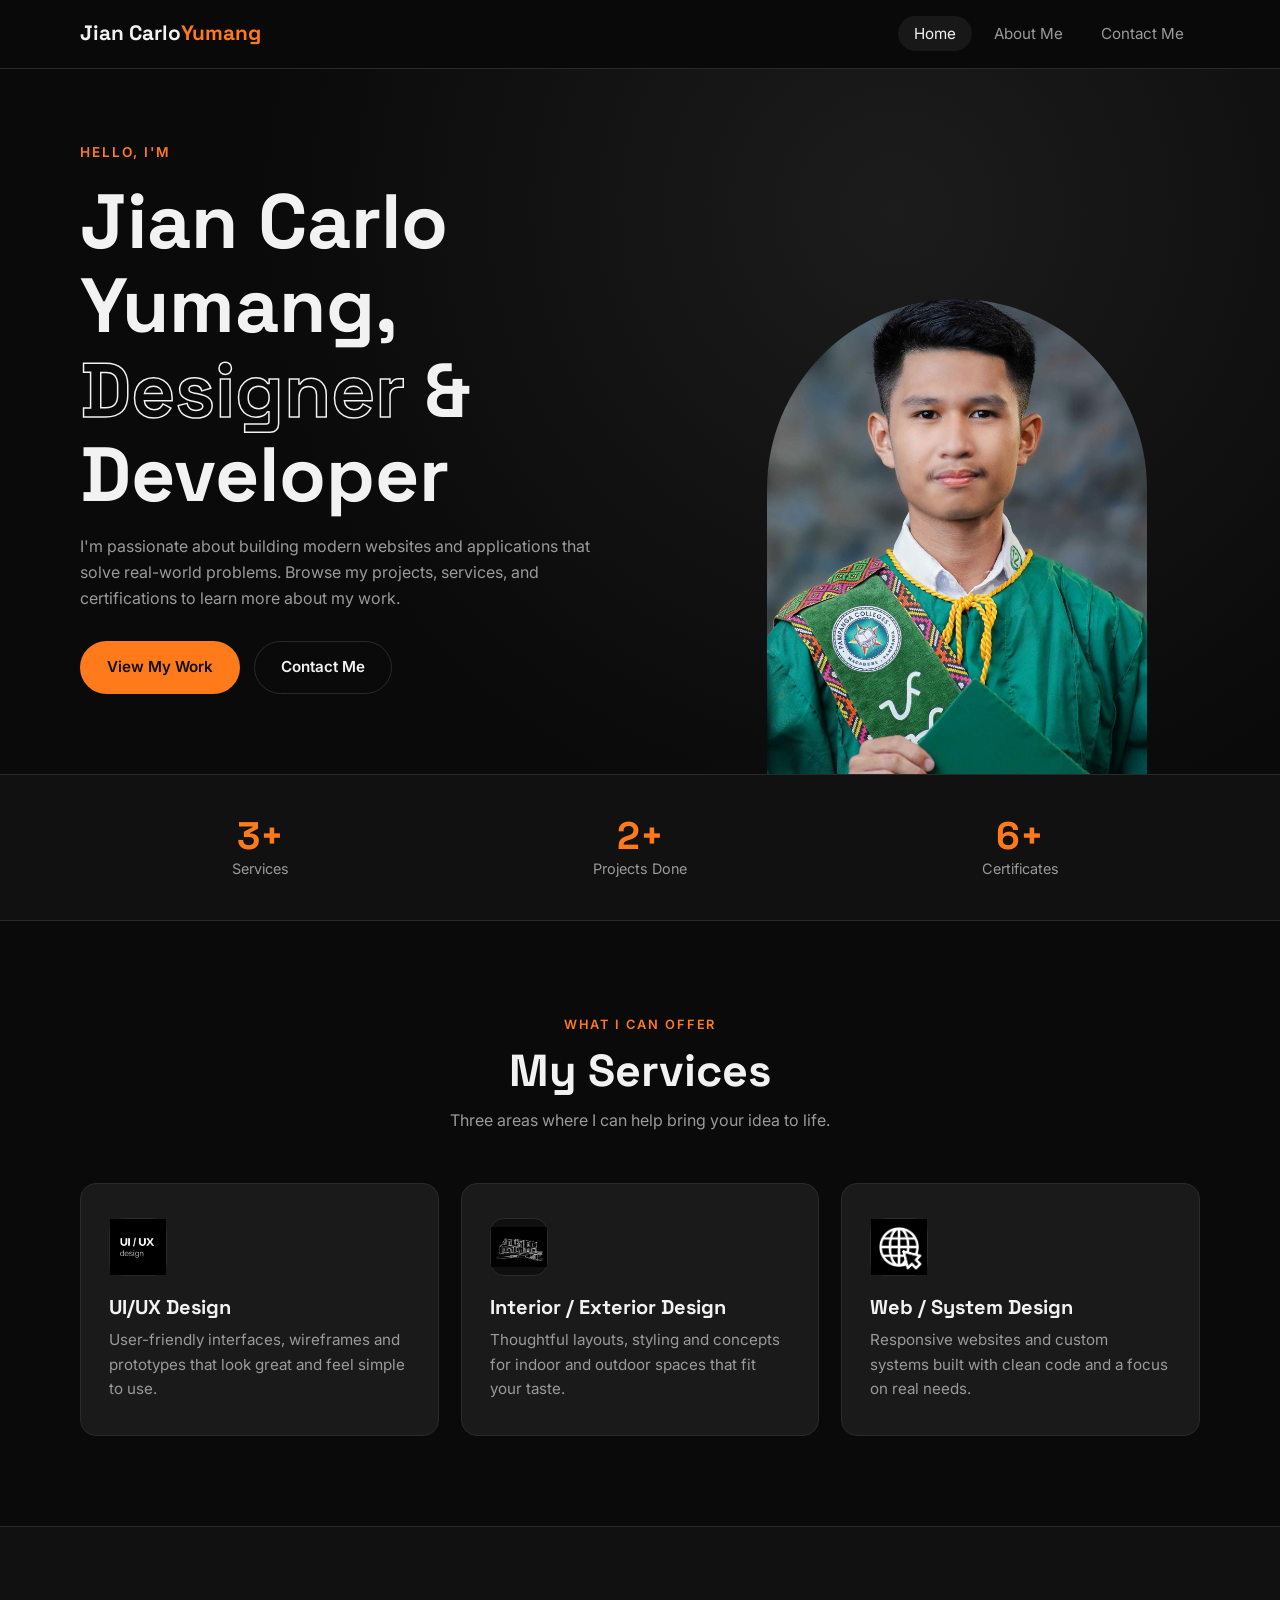
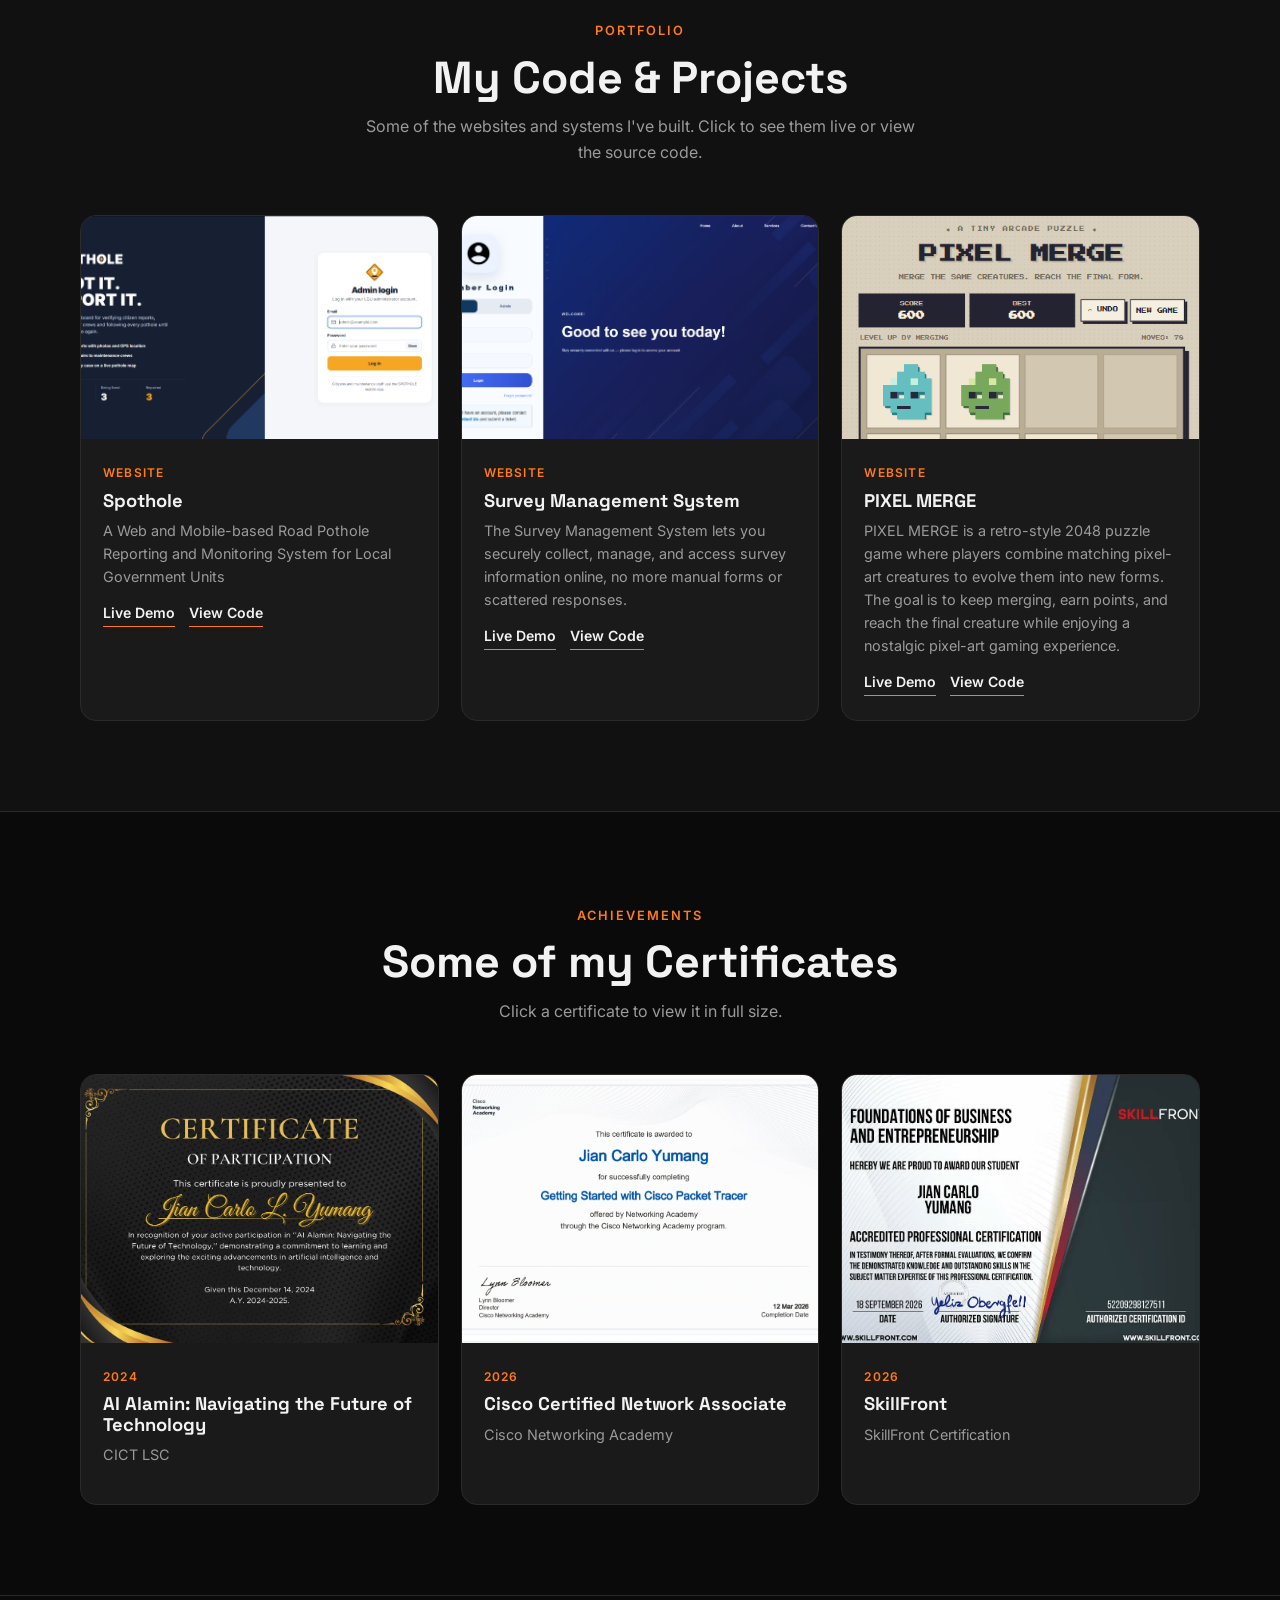
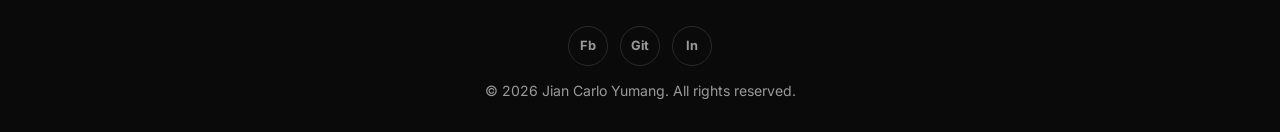
==== index.html @ 5ab4c867 "initial commit" ====
<!DOCTYPE html>
<html lang="en">
<head>
  <meta charset="UTF-8" />
  <meta name="viewport" content="width=device-width, initial-scale=1" />
  <title>Your Name | Portfolio</title>
  <link rel="preconnect" href="https://fonts.googleapis.com" />
  <link href="https://fonts.googleapis.com/css2?family=Inter:wght@400;500;600&family=Space+Grotesk:wght@500;700&display=swap" rel="stylesheet" />
  <link rel="stylesheet" href="style.css" />
</head>
<body>

  <header class="nav">
    <div class="container">
      <a href="index.html" class="logo">Jian Carlo<span>Yumang</span></a>
      <ul>
        <li><a href=".html" class="active">Home</a></li>
        <li><a href="about.html">About Me</a></li>
        <li><a href="contact.html">Contact Me</a></li>
      </ul>
      <button class="menu-btn" aria-label="Menu">☰</button>
    </div>
  </header>

  <section class="hero">
    <div class="container">
      <div class="hero-text">
        <span class="hello">Hello, I'm</span>
        <h1>Jian Carlo Yumang,<br /><span class="outline">Designer</span> &amp; Developer</h1>
        <p>I'm passionate about building modern websites and applications that solve real-world problems. Browse my projects, services, and certifications to learn more about my work.</p>
        <div class="hero-actions">
          <a href="#projects-section" class="btn btn-primary">View My Work</a>
          <a href="contact.html" class="btn btn-ghost">Contact Me</a>
        </div>
      </div>
      <div class="hero-photo">

        <img src="images/profile.png" alt="Profile photo" />
      </div>
    </div>
  </section>

  <div class="stats">
    <div class="container">
      <div><h3 data-count="3" data-suffix="+">0</h3><p>Services</p></div>
      <div><h3 data-count="2" data-suffix="+">0</h3><p>Projects Done</p></div>
      <div><h3 data-count="6" data-suffix="+">0</h3><p>Certificates</p></div>
    </div>
  </div>

  <section id="services">
    <div class="container">
      <div class="section-head reveal">
        <span class="tag">What I can Offer</span>
        <h2>My Services</h2>
        <p>Three areas where I can help bring your idea to life.</p>
      </div>
      <div class="services-grid">
        <div class="service-card reveal">
          <div class="icon">
            <img src="images/uiux.png" alt="UI/UX Design Icon"/>
          </div>
          <h3>UI/UX Design</h3>
          <p>User-friendly interfaces, wireframes and prototypes that look great and feel simple to use.</p>
        </div>
        <div class="service-card reveal">
          <div class="icon">
            <img src="images/arc.png" alt="Interior/Exterior Design Icon"/>
          </div>
          <h3>Interior / Exterior Design</h3>
          <p>Thoughtful layouts, styling and concepts for indoor and outdoor spaces that fit your taste.</p>
        </div>
        <div class="service-card reveal">
          <div class="icon">
            <img src="images/web.png" alt="Web / System Design Icon"/>
          </div>
          <h3>Web / System Design</h3>
          <p>Responsive websites and custom systems built with clean code and a focus on real needs.</p>
        </div>
      </div>
    </div>
  </section>

  <section id="projects-section" class="alt">
    <div class="container">
      <div class="section-head reveal">
        <span class="tag">Portfolio</span>
        <h2>My Code &amp; Projects</h2>
        <p>Some of the websites and systems I've built. Click to see them live or view the source code.</p>
      </div>
      <div class="grid" id="projects"></div>
    </div>
  </section>

  <section id="certs-section">
    <div class="container">
      <div class="section-head reveal">
        <span class="tag">Achievements</span>
        <h2>Some of my Certificates</h2>
        <p>Click a certificate to view it in full size.</p>
      </div>
      <div class="grid" id="certificates"></div>
    </div>
  </section>

  <div class="lightbox" id="lightbox"><button aria-label="Close">×</button><img src="" alt="Certificate" /></div>

  <footer>
    <div class="container">
      <div class="socials">
        <a href="https://www.facebook.com/jiancarlo.yumangii.1" aria-label="Facebook">Fb</a>
        <a href="https://github.com/Ziankazu" aria-label="GitHub">Git</a>
        <a href="https://ph.linkedin.com/in/jian-carlo-yumang-34918139b" aria-label="LinkedIn">In</a>
      </div>
      © <span class="year"></span> Jian Carlo Yumang. All rights reserved.
    </div>
  </footer>

  <script src="script.js"></script>
</body>
</html>
---- style.css ----
:root {
  --bg: #0a0a0a;
  --bg-2: #111111;
  --bg-3: #181818;
  --card: #1a1a1a;
  --line: #2a2a2a;
  --text: #f2f2f2;
  --muted: #9a9a9a;
  --accent: #ff7a1a;
  --radius: 16px;
  --max: 1120px;
}

* { box-sizing: border-box; margin: 0; padding: 0; }
html { scroll-behavior: smooth; }
body {
  font-family: "Inter", system-ui, sans-serif;
  background: var(--bg);
  color: var(--text);
  line-height: 1.6;
  -webkit-font-smoothing: antialiased;
}
img { max-width: 100%; display: block; }
a { color: inherit; text-decoration: none; }
.container { width: min(var(--max), calc(100% - 2.5rem)); margin-inline: auto; }
section { padding: clamp(64px, 8vw, 90px) 0; }
h1, h2, h3 { font-family: "Space Grotesk", "Inter", sans-serif; line-height: 1.1; }
.accent { color: var(--accent); }

/* ===== Navbar ===== */
.nav {
  position: sticky; top: 0; z-index: 50;
  background: rgba(10,10,10,.85);
  backdrop-filter: blur(12px);
  border-bottom: 1px solid var(--line);
}
.nav .container { display: flex; align-items: center; justify-content: space-between; height: 68px; }
.logo { font-family: "Space Grotesk", sans-serif; font-weight: 700; font-size: 1.3rem; }
.logo span { color: var(--accent); }
.nav ul { display: flex; gap: 6px; list-style: none; }
.nav ul a { padding: 8px 16px; border-radius: 999px; color: var(--muted); font-size: .95rem; transition: .25s; }
.nav ul a:hover, .nav ul a.active { color: var(--text); background: var(--bg-3); }
.menu-btn { display: none; background: none; border: 1px solid var(--line); color: var(--text); font-size: 1.3rem; width: 42px; height: 42px; border-radius: 10px; cursor: pointer; }

/* ===== Buttons ===== */
.btn {
  display: inline-flex; align-items: center; gap: 8px;
  padding: 13px 26px; border-radius: 999px; font-weight: 600; font-size: .95rem;
  border: 1px solid transparent; cursor: pointer; transition: .25s; font-family: inherit;
}
.btn-primary { background: var(--accent); color: #111; }
.btn-primary:hover { transform: translateY(-2px); box-shadow: 0 8px 24px rgba(255,122,26,.35); }
.btn-ghost { border-color: var(--line); color: var(--text); background: transparent; }
.btn-ghost:hover { border-color: var(--accent); color: var(--accent); }

/* ===== Hero ===== */
.hero { padding: 70px 0 0; background: radial-gradient(circle at 70% 20%, #1c1c1c 0%, var(--bg) 60%); overflow: hidden; }
.hero .container { display: grid; grid-template-columns: minmax(0, 1.1fr) minmax(0, .9fr); gap: 40px; align-items: end; }
.hero-text { padding-bottom: 80px; align-self: center; }
.hero-text .hello { color: var(--accent); font-weight: 600; letter-spacing: .15em; text-transform: uppercase; font-size: .85rem; }
.hero-text h1 { font-size: clamp(2.6rem, 6vw, 4.8rem); margin: 14px 0 18px; }
.hero-text h1 .outline { color: transparent; -webkit-text-stroke: 1.5px var(--text); }
.hero-text p { color: var(--muted); max-width: 520px; margin-bottom: 30px; }
.hero-actions { display: flex; gap: 14px; flex-wrap: wrap; }
.hero-photo { position: relative; display: flex; justify-content: center; }
.hero-photo::before {
  content: ""; position: absolute; bottom: 0; width: 82%; aspect-ratio: 1; border-radius: 50%;
}
.hero-photo img { position: relative; width: min(380px, 90%); aspect-ratio: 4/5; object-fit: cover; border-radius: 200px 200px 0 0; background: var(--bg-3); }

/* ===== Stats ===== */
.stats { background: var(--bg-2); padding: 40px 0; border-block: 1px solid var(--line); }
.stats .container { display: grid; grid-template-columns: repeat(3, minmax(0, 1fr)); gap: 20px; text-align: center; }
.stats h3 { font-size: 2.4rem; color: var(--accent); }
.stats p { color: var(--muted); font-size: .9rem; }

/* ===== Section headings ===== */
.section-head { text-align: center; margin-bottom: 50px; }
.section-head .tag { color: var(--accent); font-weight: 600; letter-spacing: .15em; text-transform: uppercase; font-size: .8rem; }
.section-head h2 { font-size: clamp(1.9rem, 4vw, 2.8rem); margin-top: 10px; }
.section-head p { color: var(--muted); max-width: 560px; margin: 12px auto 0; }

/* ===== Services ===== */
.services-grid { display: grid; grid-template-columns: repeat(3, minmax(0, 1fr)); gap: 22px; }
.service-card {
  background: var(--card); border: 1px solid var(--line); border-radius: var(--radius);
  padding: 34px 28px; transition: .3s;
}
.service-card:hover { transform: translateY(-6px); border-color: var(--accent); background: #1f1f1f; }
.service-card .icon {
  width: 58px; height: 58px; border-radius: 14px; display: grid; place-items: center;
  background: #0f0f0f; border: 1px solid var(--line); font-size: 1.6rem; margin-bottom: 20px;
}
.service-card h3 { font-size: 1.25rem; margin-bottom: 10px; }
.service-card p { color: var(--muted); font-size: .95rem; }

/* ===== Cards grid (projects + certs) ===== */
.grid { display: grid; grid-template-columns: repeat(3, minmax(0, 1fr)); gap: 22px; }
.card { background: var(--card); border: 1px solid var(--line); border-radius: var(--radius); overflow: hidden; transition: .3s; }
.card:hover { transform: translateY(-6px); border-color: #3d3d3d; box-shadow: 0 16px 40px rgba(0,0,0,.5); }
.thumb {
  aspect-ratio: 16/10; background: linear-gradient(135deg, #222, #111); position: relative;
  display: grid; place-items: center; color: var(--muted); font-size: .85rem; overflow: hidden;
}
.thumb img { width: 100%; height: 100%; object-fit: cover; transition: transform .5s; }
.card:hover .thumb img { transform: scale(1.05); }
.card-body { padding: 20px 22px 24px; }
.card-body .label { color: var(--accent); font-size: .75rem; font-weight: 600; letter-spacing: .1em; text-transform: uppercase; }
.card-body h3 { font-size: 1.15rem; margin: 6px 0 8px; }
.card-body p { color: var(--muted); font-size: .9rem; margin-bottom: 14px; }
.card-links { display: flex; gap: 14px; font-size: .88rem; font-weight: 600; }
.card-links a { color: var(--text); border-bottom: 1px solid var(--accent); padding-bottom: 1px; }
.card-links a:hover { color: var(--accent); }
.cert-card { cursor: pointer; }
.cert-card .thumb { aspect-ratio: 4/3; }

.alt { background: var(--bg-2); border-block: 1px solid var(--line); }

/* ===== Lightbox ===== */
.lightbox { position: fixed; inset: 0; background: rgba(0,0,0,.92); display: none; place-items: center; z-index: 100; padding: 24px; }
.lightbox.open { display: grid; }
.lightbox img { max-height: 88vh; border-radius: 10px; }
.lightbox button { position: absolute; top: 20px; right: 24px; background: none; border: none; color: #fff; font-size: 2.2rem; cursor: pointer; }

/* ===== About page ===== */
.page-hero { padding: 80px 0 40px; text-align: center; background: radial-gradient(circle at 50% 0%, #1c1c1c, var(--bg) 70%); }
.page-hero h1 { font-size: clamp(2.2rem, 5vw, 3.6rem); }
.page-hero p { color: var(--muted); margin-top: 12px; }
.about-grid { display: grid; grid-template-columns: minmax(0, .85fr) minmax(0, 1.15fr); gap: 56px; align-items: center; }
.about-photos { position: relative; }
.about-photos .main { border-radius: var(--radius); width: 100%; aspect-ratio: 4/5; object-fit: cover; background: var(--bg-3); border: 1px solid var(--line); }
.about-photos .small {
  position: absolute; right: -20px; bottom: -24px; width: 42%; aspect-ratio: 3/4; object-fit: cover;
  border-radius: 14px; border: 4px solid var(--bg); background: var(--bg-3);
}
.about-text h2 { font-size: 2.2rem; margin-bottom: 16px; }
.about-text p { color: var(--muted); margin-bottom: 14px; }
.skills { display: flex; flex-wrap: wrap; gap: 10px; margin: 22px 0 28px; }
.skills span { background: var(--card); border: 1px solid var(--line); padding: 8px 16px; border-radius: 999px; font-size: .88rem; }
.timeline { border-left: 2px solid var(--line); margin-left: 8px; padding-left: 28px; display: grid; gap: 28px; }
.timeline .item { position: relative; }
.timeline .item::before { content: ""; position: absolute; left: -37px; top: 6px; width: 14px; height: 14px; border-radius: 50%; background: var(--accent); border: 3px solid var(--bg); }
.timeline .year { color: var(--accent); font-size: .85rem; font-weight: 600; }
.timeline h3 { font-size: 1.1rem; margin: 2px 0 4px; }
.timeline p { color: var(--muted); font-size: .92rem; }

/* ===== Contact ===== */
.contact-grid { display: grid; grid-template-columns: minmax(0, .8fr) minmax(0, 1.2fr); gap: 40px; }
.contact-info { display: grid; gap: 16px; align-content: start; }
.info-box { background: var(--card); border: 1px solid var(--line); border-radius: var(--radius); padding: 22px; display: flex; gap: 16px; align-items: center; }
.info-box .ico { width: 48px; height: 48px; border-radius: 12px; background: #0f0f0f; border: 1px solid var(--line); display: grid; place-items: center; font-size: 1.3rem; }
.info-box small { color: var(--muted); display: block; }
.form { background: var(--card); border: 1px solid var(--line); border-radius: var(--radius); padding: 32px; display: grid; gap: 16px; }
.form label { font-size: .85rem; color: var(--muted); display: grid; gap: 6px; }
.form input, .form textarea {
  width: 100%;
  background: #0f0f0f; border: 1px solid var(--line); color: var(--text); border-radius: 10px;
  padding: 13px 14px; font-family: inherit; font-size: .95rem; outline: none; transition: .2s;
}
.form input:focus, .form textarea:focus { border-color: var(--accent); }
.form textarea { min-height: 140px; resize: vertical; }
.form-msg { font-size: .9rem; color: var(--accent); min-height: 1.2em; }

/* ===== Footer ===== */
footer { border-top: 1px solid var(--line); padding: 30px 0; text-align: center; color: var(--muted); font-size: .88rem; }
.socials { display: flex; gap: 12px; justify-content: center; margin-bottom: 14px; }
.socials a { width: 40px; height: 40px; border-radius: 50%; border: 1px solid var(--line); display: grid; place-items: center; font-size: .8rem; font-weight: 700; transition: .25s; }
.socials a:hover { background: var(--accent); color: #111; border-color: var(--accent); }

/* ===== Reveal animation ===== */
.reveal { opacity: 0; transform: translateY(24px); transition: .7s; }
.reveal.show { opacity: 1; transform: none; }

/* ===== Responsive ===== */
@media (max-width: 900px) {
  .hero .container, .about-grid, .contact-grid { grid-template-columns: 1fr; }
  .hero-text { padding-bottom: 20px; text-align: center; }
  .hero-text p { margin-inline: auto; }
  .hero-actions { justify-content: center; }
  .services-grid, .grid { grid-template-columns: 1fr 1fr; }
  .about-photos { max-width: 420px; margin-inline: auto; }
  .about-photos .small { right: -10px; }
  .about-grid, .contact-grid { gap: 36px; }
  .hero-photo img { width: min(380px, 80%); }
}
@media (max-width: 640px) {
  .container { width: min(var(--max), calc(100% - 2rem)); }
  .services-grid, .grid { grid-template-columns: 1fr; }
  .stats { padding: 28px 0; }
  .stats .container { gap: 8px; }
  .stats h3 { font-size: 1.7rem; }
  .stats p { font-size: .8rem; }
  .menu-btn { display: block; }
  .nav ul { display: none; position: absolute; top: 68px; left: 0; right: 0; flex-direction: column; background: var(--bg-2); padding: 14px 20px; border-bottom: 1px solid var(--line); }
  .nav ul.open { display: flex; }
  .hero { padding-top: 48px; }
  .hero .container { gap: 32px; }
  .hero-text h1 { font-size: clamp(2.2rem, 11vw, 3.4rem); }
  .hero-photo img { width: min(320px, 88%); }
  .section-head { margin-bottom: 36px; }
  .about-grid, .contact-grid { gap: 28px; }
  .about-photos .small { right: 0; bottom: -16px; }
  .about-text h2 { font-size: clamp(1.7rem, 8vw, 2.2rem); }
  .form { padding: clamp(20px, 6vw, 32px); }
  .info-box { padding: 18px; }
  .info-box > div:last-child { min-width: 0; overflow-wrap: anywhere; }
  .card-body { padding: 18px; }
  .card-links { flex-wrap: wrap; }
}
@media (max-width: 360px) {
  .container { width: calc(100% - 1.5rem); }
  .logo { font-size: 1.15rem; }
  .hero-actions .btn { padding: 12px 18px; }
  .stats h3 { font-size: 1.5rem; }
}
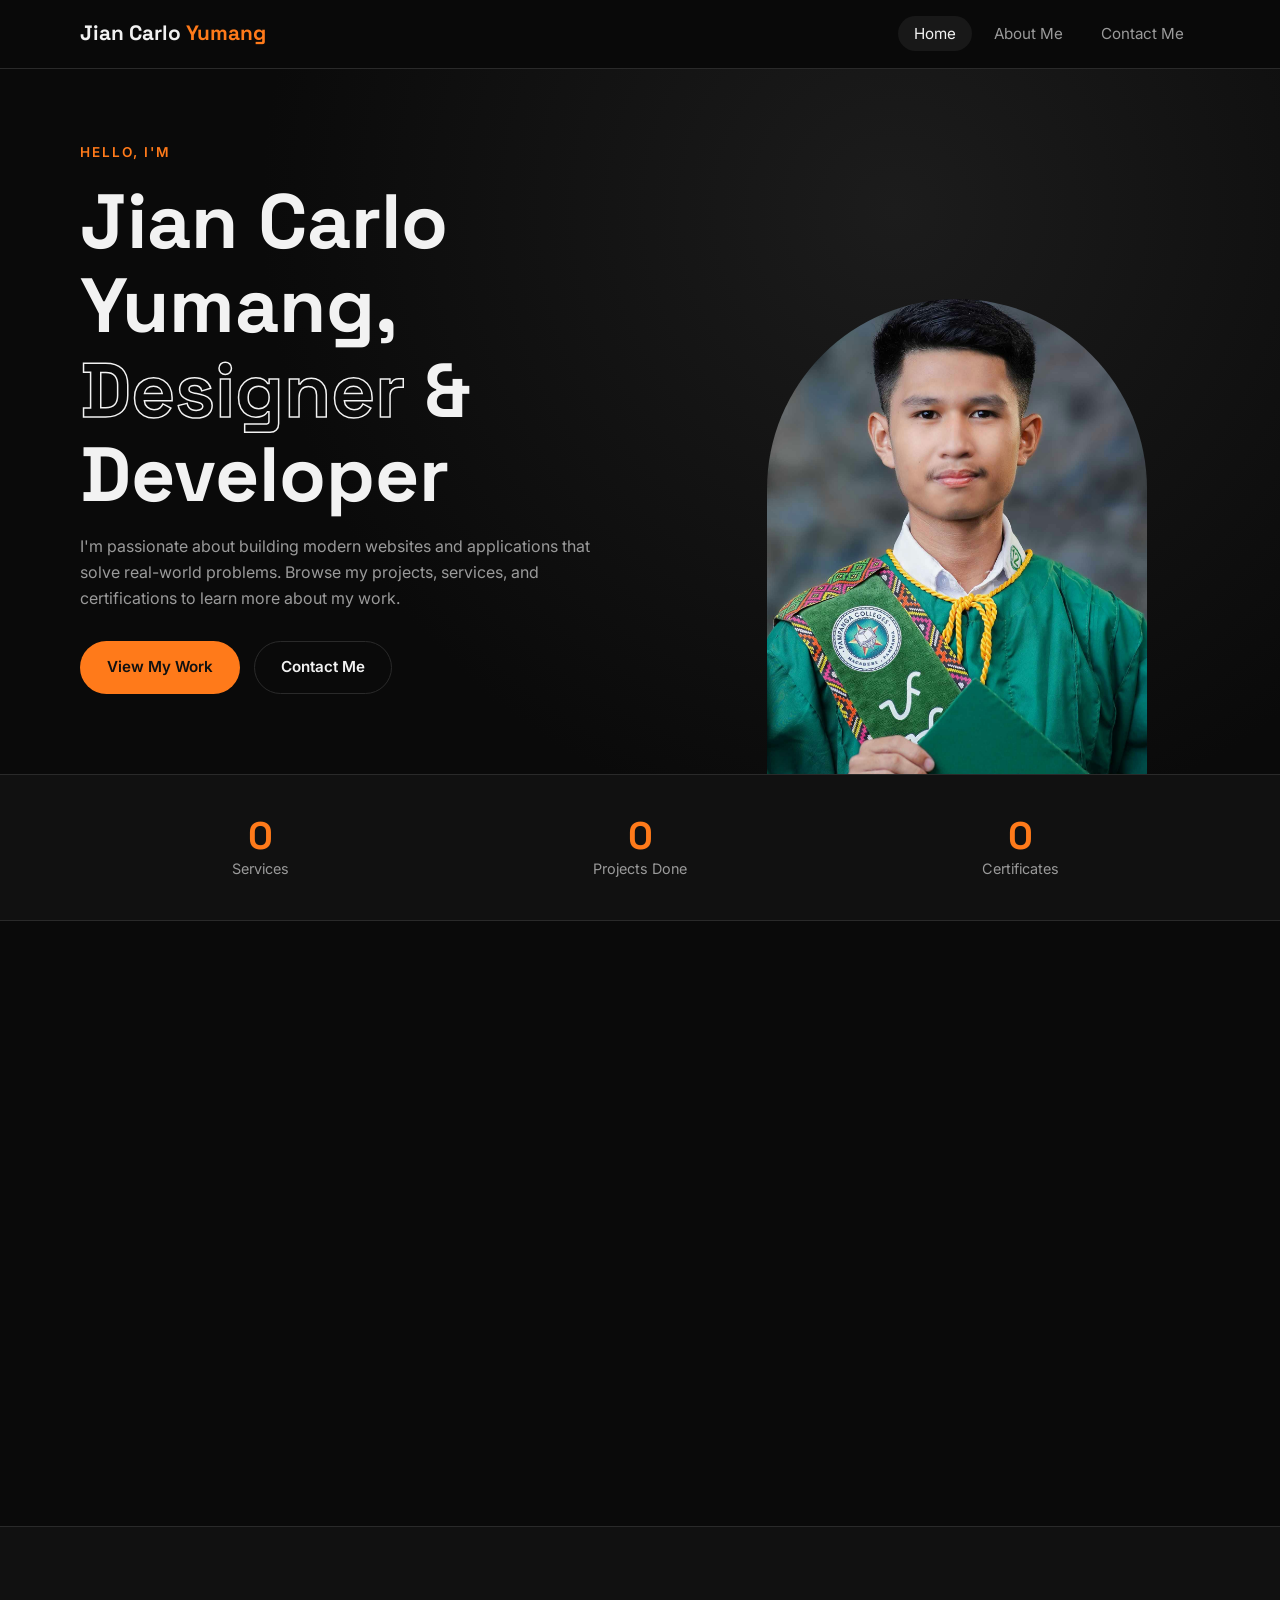
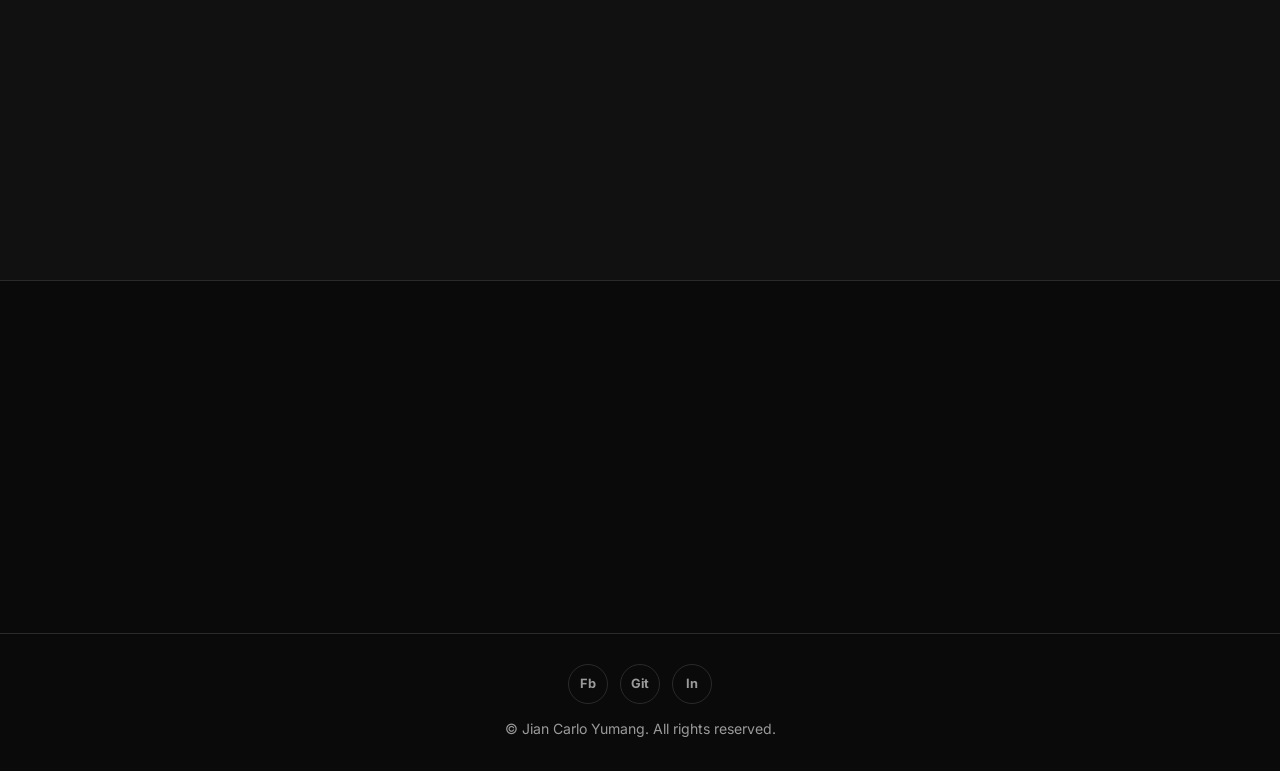
==== commit 69592618: "Add files via upload" ====
--- a/index.html
+++ b/index.html
@@ -12,9 +12,9 @@
 
   <header class="nav">
     <div class="container">
-      <a href="index.html" class="logo">Jian Carlo<span>Yumang</span></a>
+      <a href="index.html" class="logo">Jian Carlo<span> Yumang</span></a>
       <ul>
-        <li><a href=".html" class="active">Home</a></li>
+        <li><a href="index.html" class="active">Home</a></li>
         <li><a href="about.html">About Me</a></li>
         <li><a href="contact.html">Contact Me</a></li>
       </ul>
@@ -85,8 +85,8 @@
     <div class="container">
       <div class="section-head reveal">
         <span class="tag">Portfolio</span>
-        <h2>My Code &amp; Projects</h2>
-        <p>Some of the websites and systems I've built. Click to see them live or view the source code.</p>
+        <h2>My Projects</h2>
+        <p>Some of the websites and systems I've built. Click to view them live.</p>
       </div>
       <div class="grid" id="projects"></div>
     </div>
--- a/style.css
+++ b/style.css
@@ -140,7 +140,9 @@
 .timeline { border-left: 2px solid var(--line); margin-left: 8px; padding-left: 28px; display: grid; gap: 28px; }
 .timeline .item { position: relative; }
 .timeline .item::before { content: ""; position: absolute; left: -37px; top: 6px; width: 14px; height: 14px; border-radius: 50%; background: var(--accent); border: 3px solid var(--bg); }
-.timeline .year { color: var(--accent); font-size: .85rem; font-weight: 600; }
+.timeline .year1 { color: var(--accent); font-size: .85rem; font-weight: 600; }
+.timeline .year2 { color: var(--accent); font-size: .85rem; font-weight: 600; }
+.timeline .year3 { color: var(--accent); font-size: .85rem; font-weight: 600; }
 .timeline h3 { font-size: 1.1rem; margin: 2px 0 4px; }
 .timeline p { color: var(--muted); font-size: .92rem; }
 
